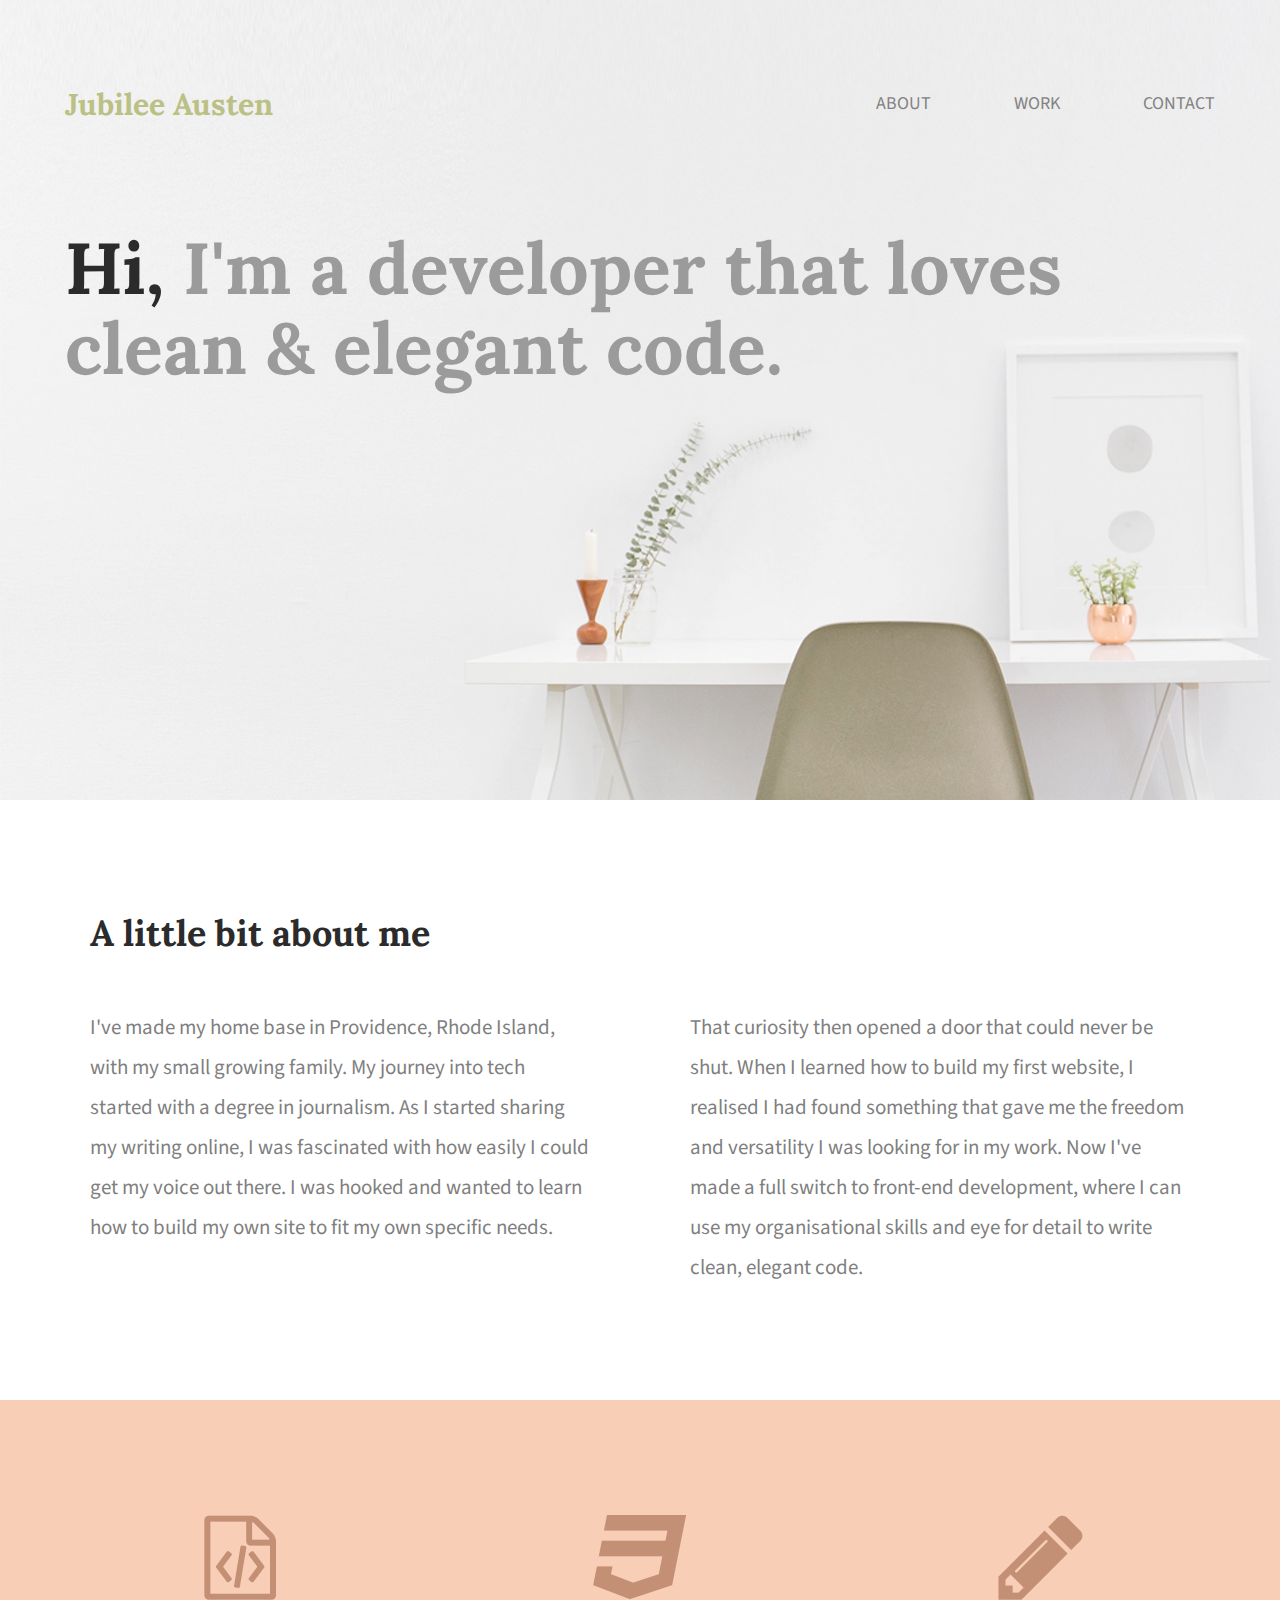
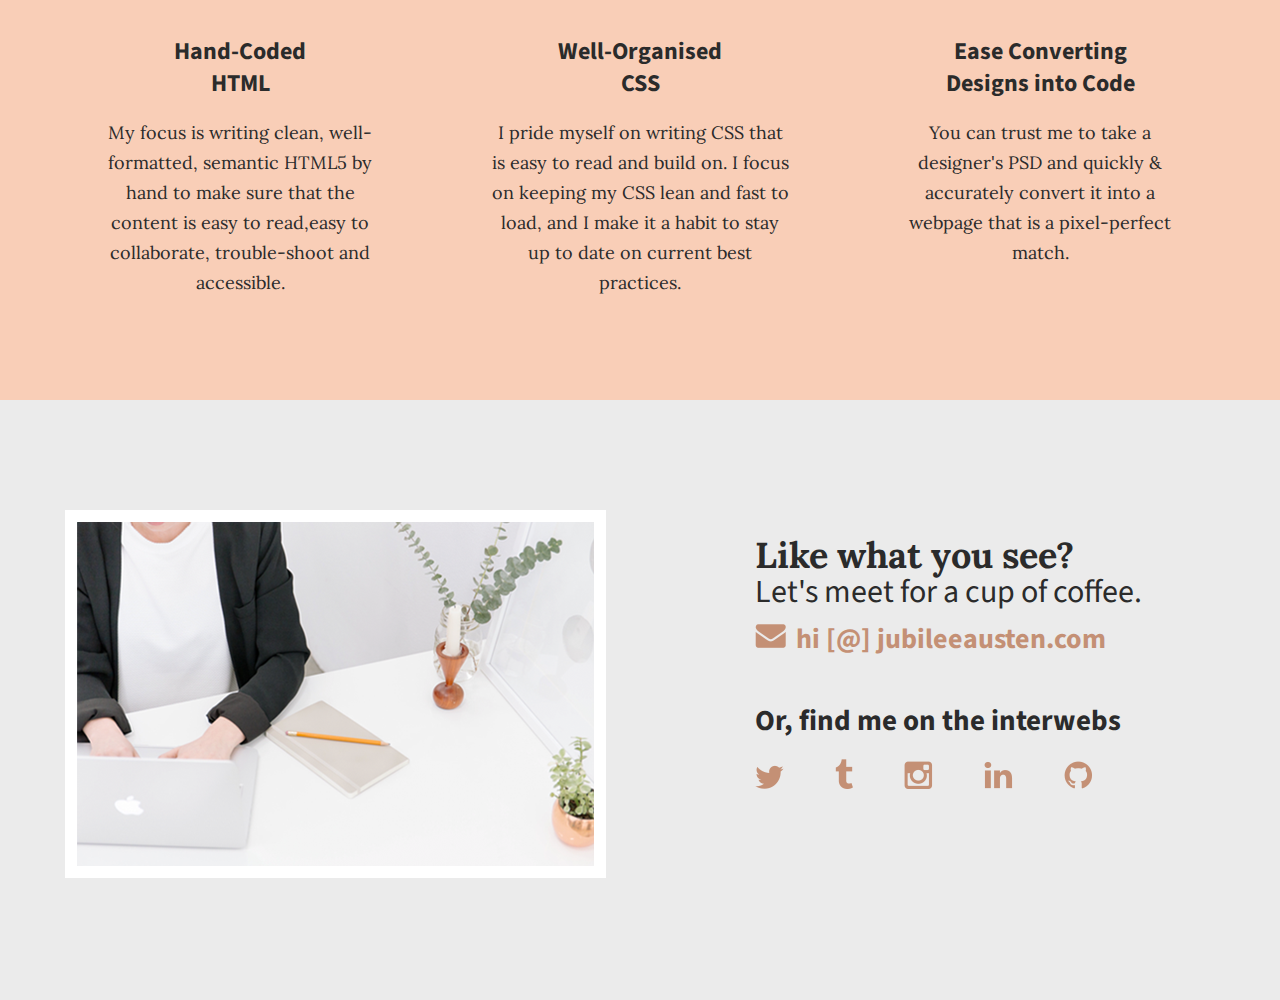
==== index.html @ 626baebc "initial commit" ====
<!doctype html>
<html lang="en">
    <head>
      <meta charset="utf-8">
      <title>Jubilee Austen</title>
      <link rel="stylesheet" href="css/normalize.css">
      <link rel="stylesheet" href="css/main.css">
      <link href='https://fonts.googleapis.com/css?family=Source+Sans+Pro:400,700' rel='stylesheet' type='text/css'>
      <link href="https://fonts.googleapis.com/css?family=Lora:400,700&display=swap" rel="stylesheet">
    </head>
    <body>

<!--THIS IS THE HEADER SECTION-->

      <header>
        <div class="full-width">
          <div class="half-width">
            <h1>Jubilee Austen</h1>
          </div>
          <div class="half-width">
            <nav>
              <ul>
                <li><a href="#about">About</a></li>
                <li><a href="#work">Work</a></li>
                <li><a href="#contact">Contact</a></li>
              </ul>
            </nav>
          </div>
          <h2><span>Hi,</span> I'm a developer that loves clean &amp; elegant code.</h2>
        </div>
      </header>

<!--THIS IS THE ABOUT SECTION-->

      <main>
        <section id="about">
          <div class="full-width">
            <h2>A little bit about me</h2>
            <div class="half-width">
              <p>I've made my home base in Providence, Rhode Island, with my small growing family. My journey into tech started with a degree in journalism. As I started sharing my writing online, I was fascinated with how easily I could get my voice out there. I was hooked and wanted to learn how to build my own site to fit my own specific needs.</p>
            </div>
            <div class="half-width">
              <p>That curiosity then opened a door that could never be shut. When I learned how to build my first website, I realised I had found something that gave me the freedom and versatility I was looking for in my work. Now I've made a full switch to front-end development, where I can use my organisational skills and eye for detail to write clean, elegant code.</p>
            </div>
          </div>
        </section>

<!--THIS IS THE WORK SECTION-->

        <section id="work">
          <div class="full-width">
            <div class="third-width">
              <img src="img/html-icon.png" alt="HTML icon" />
              <h3>Hand-Coded HTML</h3>
              <p>My focus is writing clean, well-formatted, semantic HTML5 by hand to make sure that the content is easy to read,easy to collaborate, trouble-shoot and accessible.</p>
            </div>
            <div class="third-width">
              <img src="img/css-icon.png" alt="CSS icon" />
              <h3>Well-Organised CSS</h3>
              <p>I pride myself on writing CSS that is easy to read and build on. I focus on keeping my CSS lean and fast to load, and I make it a habit to stay up to date on current best practices.</p>
            </div>
            <div class="third-width">
              <img src="img/pencil-icon.png" alt="Pencil icon" />
              <h3>Ease Converting Designs into Code</h3>
              <p>You can trust me to take a designer's PSD and quickly & accurately convert it into a webpage that is a pixel-perfect match.</p>
            </div>
          </div>
        </section>

<!--THIS IS THE CONTACT SECTION-->

        <footer id="contact">
          <div class="full-width">
            <div class="half-width">
              <img src="img/contact-image.png" alt="My Contact Image" id="contact-img" />
            </div>
            <div class="half-width" id="contact-info">
              <h2>Like what you see?</h2>
              <h3 id="email-header">Let's meet for a cup of coffee.</h3>
              <a href="mailto:hi@jubileeausten.com"><img src="img/envelope.png" alt="envelope icon" id="envelope" />hi [@] jubileeausten.com</a>
              <h3 id="socialmedia-header">Or, find me on the interwebs</h3>
              <ul>
                <li><a href="https://twitter.com/?lang=en-gb"><img src="img/twitter.png" alt="twitter icon" /></a></li>
                <li><a href="https://www.tumblr.com/"><img src="img/tumblr.png" alt="tumblr icon" /></a></li>
                <li><a href="https://www.instagram.com/"><img src="img/instagram.png" alt="instagram icon" /></a></li>
                <li><a href="https://www.linkedin.com/nhome/"><img src="img/linkedin.png" alt="linkedin icon" /></a></li>
                <li><a href="https://github.com/"><img src="img/github.png" alt="github icon"/></a></li>
              </ul>
            </div>
          </div>
        </footer>
      </main>
    </body>
</html>
---- css/main.css ----
/******BASE STYLES*****/
body {
  font-family: 'Source Sans Pro', sans-serif;
  color: #2b2b2b;
}

#about, #work, #contact {
    height: 600px;
}

/***** GRID *****/
.full-width {
    width: 1200px;
    margin: 0 auto;
}

.half-width {
    width: 600px;
    float: left;
}

.third-width {
    width: 400px;
    float: left;
}

/*******HEADER********/
header {
    height: 800px;
    background: url('../img/background-clipping-mask.png') no-repeat white;
    background-size: cover;
}

header h1 {
    font-family: 'Lora', serif;
    font-size: 30px;
    color: #BBC085;
    padding: 65px 0 65px 25px;
}

nav {
    float: right;
    padding: 75px 25px;
}
nav ul li{
    display: inline-block;
}
nav ul li a {
    text-transform: uppercase;
    text-decoration: none;
    font-size: 18px;
    color: #828282;
    padding-left: 80px;
}

header h2 {
    width: 1000px;
    clear: both;
    font-family: 'Lora', serif;
    font-size: 72px;
    line-height: 80px;
    color: #9b9b9b;
    padding: 20px 0 20px 25px;
}
header h2 span {
    color: #2b2b2b;
}

/******ABOUT SECTION******/
#about .full-width {
    padding: 80px 0;
}

#about h2 {
    font-family: 'Lora', serif;
    font-size: 36px;
    padding-left: 50px;
}

#about p {
    font-size: 21px;
    color: #7F7F7F;
    line-height: 40px;
    padding-left: 50px;
    padding-right: 50px;
}

/*******WORK SECTION*******/
#work {
    text-align: center;
    background: #F9CEB7;
}

#work .full-width {
    padding: 115px 0;
}

#work img {
    padding-bottom: 30px;
}

#work h3 {
    font-size: 24px;
    line-height: 32px;
    width: 190px;
    margin: 0 auto;
}

#work p {
    font-family: 'Lora', serif;
    font-size: 18px;
    line-height: 30px;
    padding: 0 50px;
}

/********CONTACT sECTION*******/
#contact {
    background: #EBEBEB;
}

#contact .full-width {
    padding: 110px 0;
}

#contact img#contact-img {
    margin-left: 25px;
    border: 12px solid #ffffff;
}

#contact h2, #contact #email-header, #contact #socialmedia-header, #contact ul {
    padding-left: 115px;
}
#contact #envelope {
    padding: 0 10px 0 115px;
}

#contact h2 {
    font-family: 'Lora', serif;
    font-size: 36px;
    line-height: 30px;
}
#contact #email-header{
    font-size: 32px;
    font-weight: normal;
    line-height: 44px;
    margin: -30px 0 5px 0;
}
#contact #socialmedia-header {
    font-weight: bold;
    font-size: 29px;
    line-height: 44px;
    margin: 40px 0 0 0;
}
#contact a {
    text-decoration: none;
    color: #C49075;
    font-weight: bold;
    font-size: 28px;
}

#contact ul {
    list-style: none;
}
#contact ul li {
     display: inline-block;
}
#contact ul img {
    font-size: 32px;
    padding-right: 48px;
}
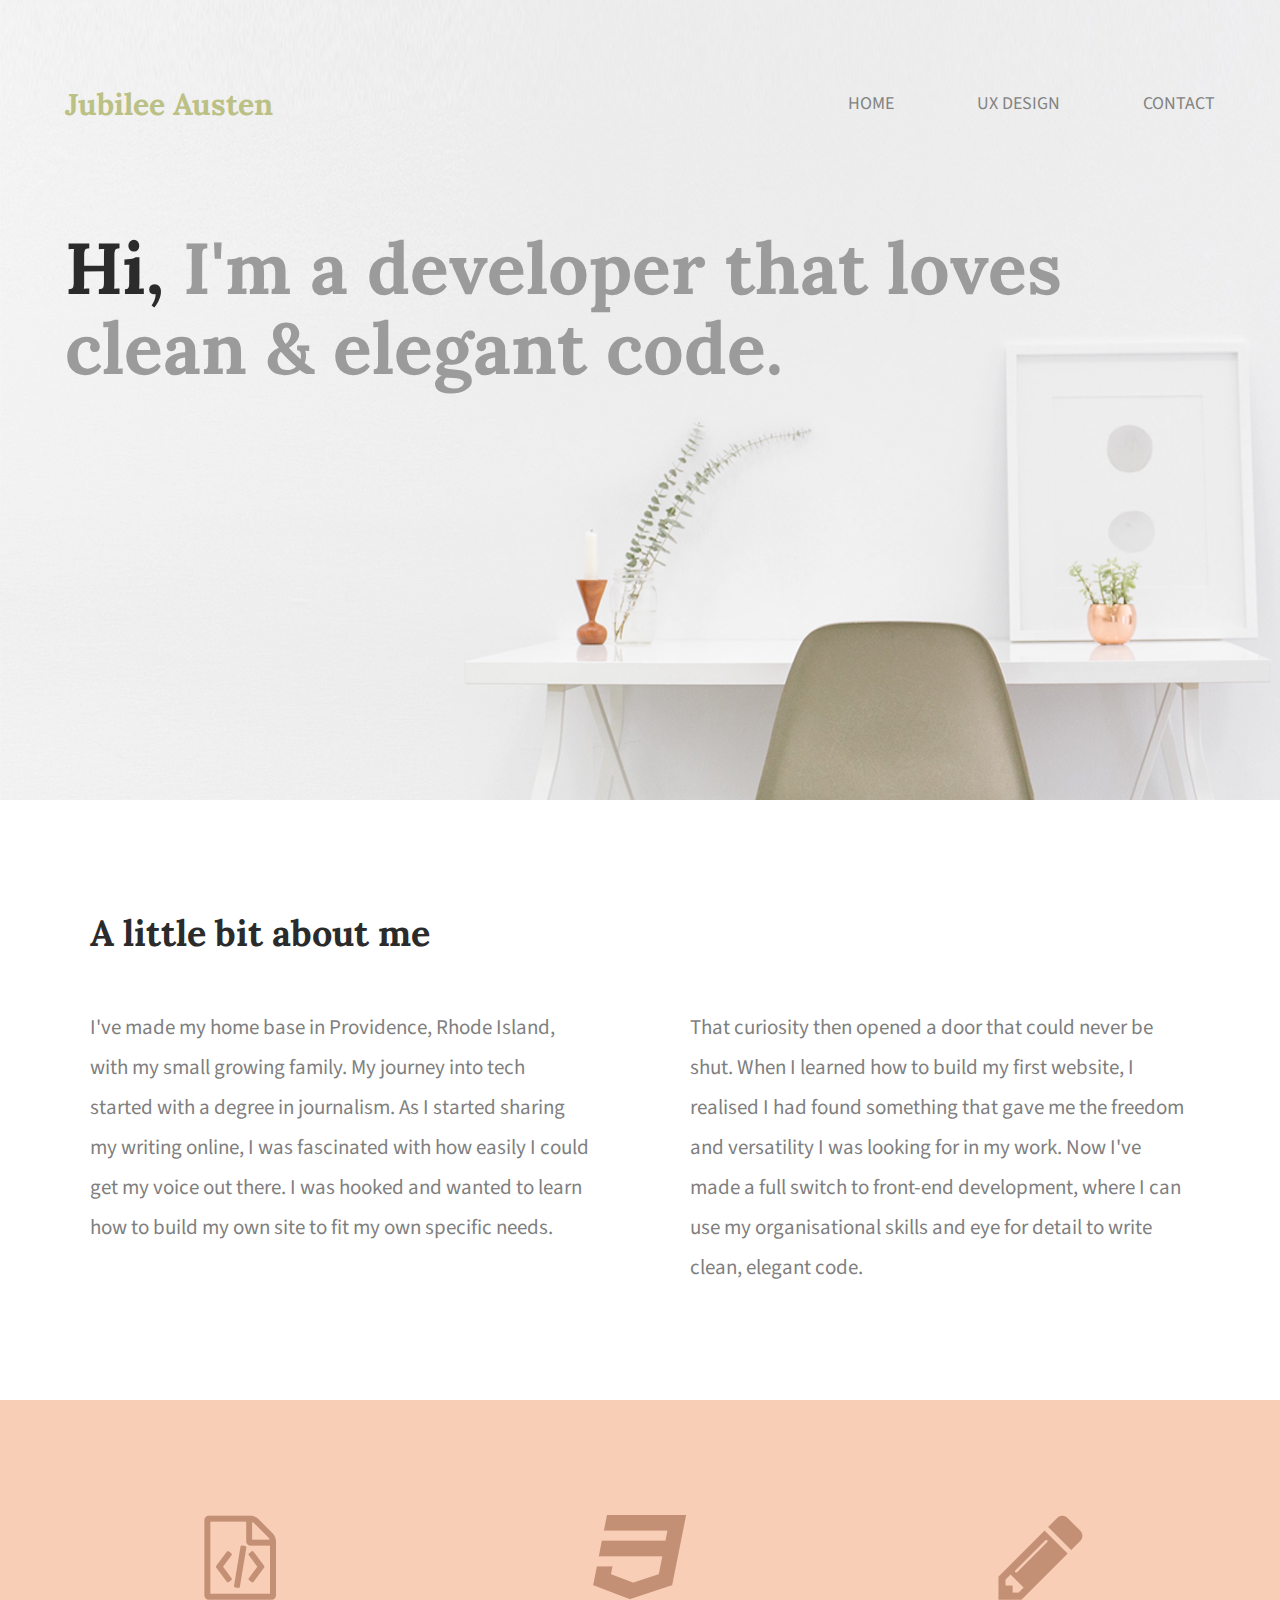
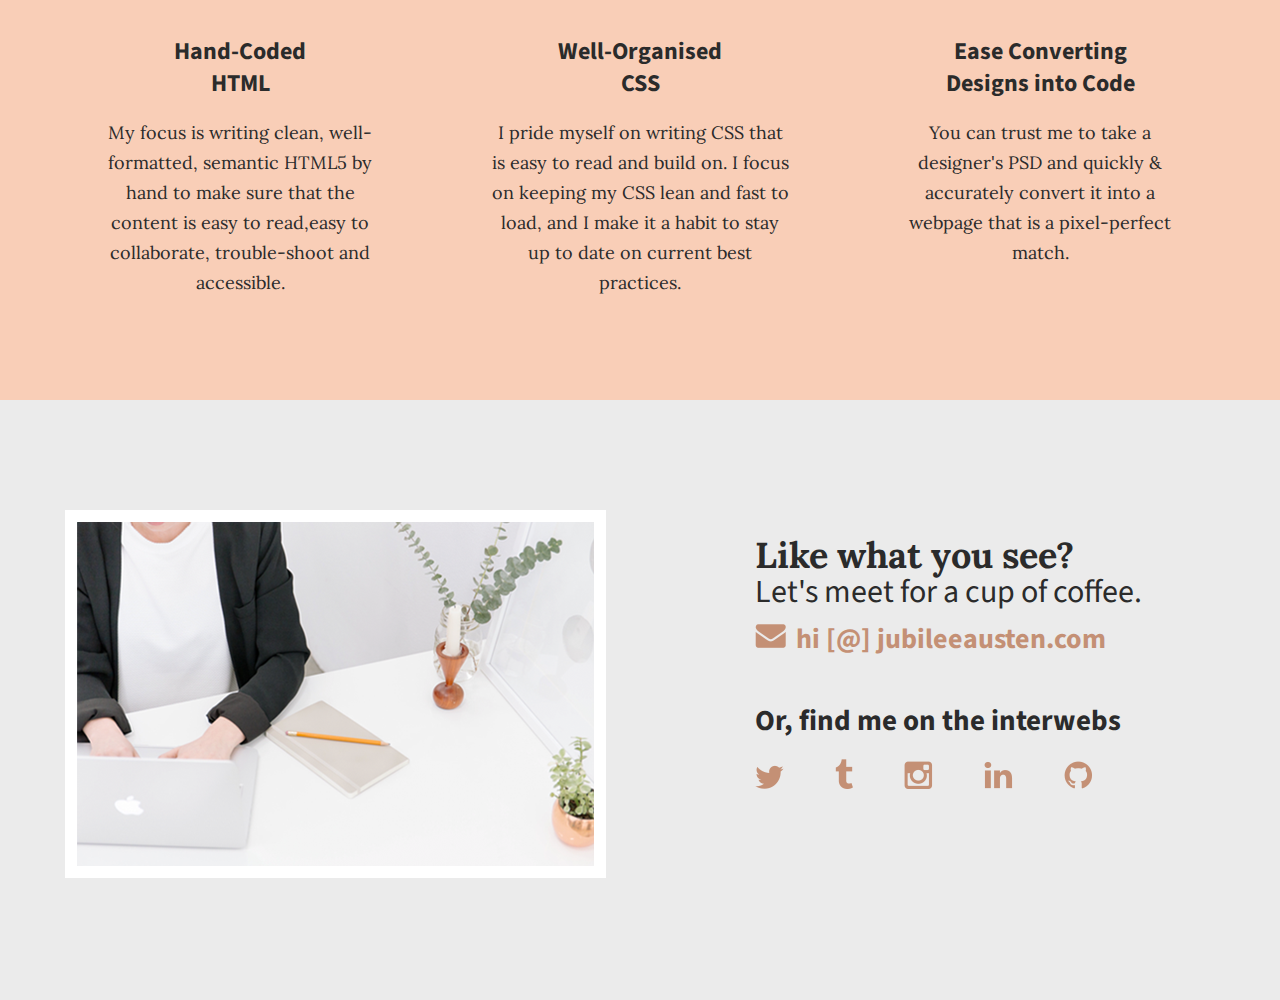
==== commit a5ca0285: "Added the ux page" ====
--- a/index.html
+++ b/index.html
@@ -2,7 +2,7 @@
 <html lang="en">
     <head>
       <meta charset="utf-8">
-      <title>Jubilee Austen</title>
+      <title>Jubilee Austen : Home</title>
       <link rel="stylesheet" href="css/normalize.css">
       <link rel="stylesheet" href="css/main.css">
       <link href='https://fonts.googleapis.com/css?family=Source+Sans+Pro:400,700' rel='stylesheet' type='text/css'>
@@ -20,8 +20,8 @@
           <div class="half-width">
             <nav>
               <ul>
-                <li><a href="#about">About</a></li>
-                <li><a href="#work">Work</a></li>
+                <li><a href="http://www.mireillesampson.com">Home</a></li>
+                <li><a href="http://www.mireillesampson.com/ux/">UX Design</a></li>
                 <li><a href="#contact">Contact</a></li>
               </ul>
             </nav>
--- a/css/main.css
+++ b/css/main.css
@@ -23,6 +23,9 @@
     width: 400px;
     float: left;
 }
+
+
+
 
 /*******HEADER********/
 header {
@@ -116,6 +119,7 @@
 /********CONTACT sECTION*******/
 #contact {
     background: #EBEBEB;
+    clear: both;
 }
 
 #contact .full-width {
@@ -168,3 +172,73 @@
     font-size: 32px;
     padding-right: 48px;
 }
+
+
+/*****THIS IS THE UX PAGE******/
+
+#top {
+  background: #ffffff
+}
+
+#top h1 {
+    font-family: 'Lora', serif;
+    font-size: 30px;
+    color: #BBC085;
+    padding: 65px 0 65px 25px;
+}
+
+
+/******THIS IS THE VIDEO SECTION******/
+
+#video {
+}
+
+
+
+/*******THIS IS THE UX SECTION********/
+
+#ux .full-width {
+    padding-top: 80px;
+}
+
+
+#ux h2 {
+    font-family: 'Lora', serif;
+    font-size: 36px;
+    padding-left: 50px;
+}
+
+#ux p {
+    font-size: 21px;
+    color: #7F7F7F;
+    line-height: 40px;
+    padding-left: 50px;
+    padding-right: 50px;
+    margin-bottom: 80px;
+}
+
+
+
+/*******THIS IS THE DESIGN SECTION*******/
+
+/****#design {
+    text-align: center;
+    background: #F9CEB7;
+}****/
+
+
+#design p {
+  font-family: 'Lora', serif;
+  font-size: 30px;
+  color: #C49075;
+  padding: 65px 65px 65px 0px;
+}
+
+#design {
+  background: #F9CEB7;
+  clear: both;
+}
+
+#design img {
+  float: right;
+}
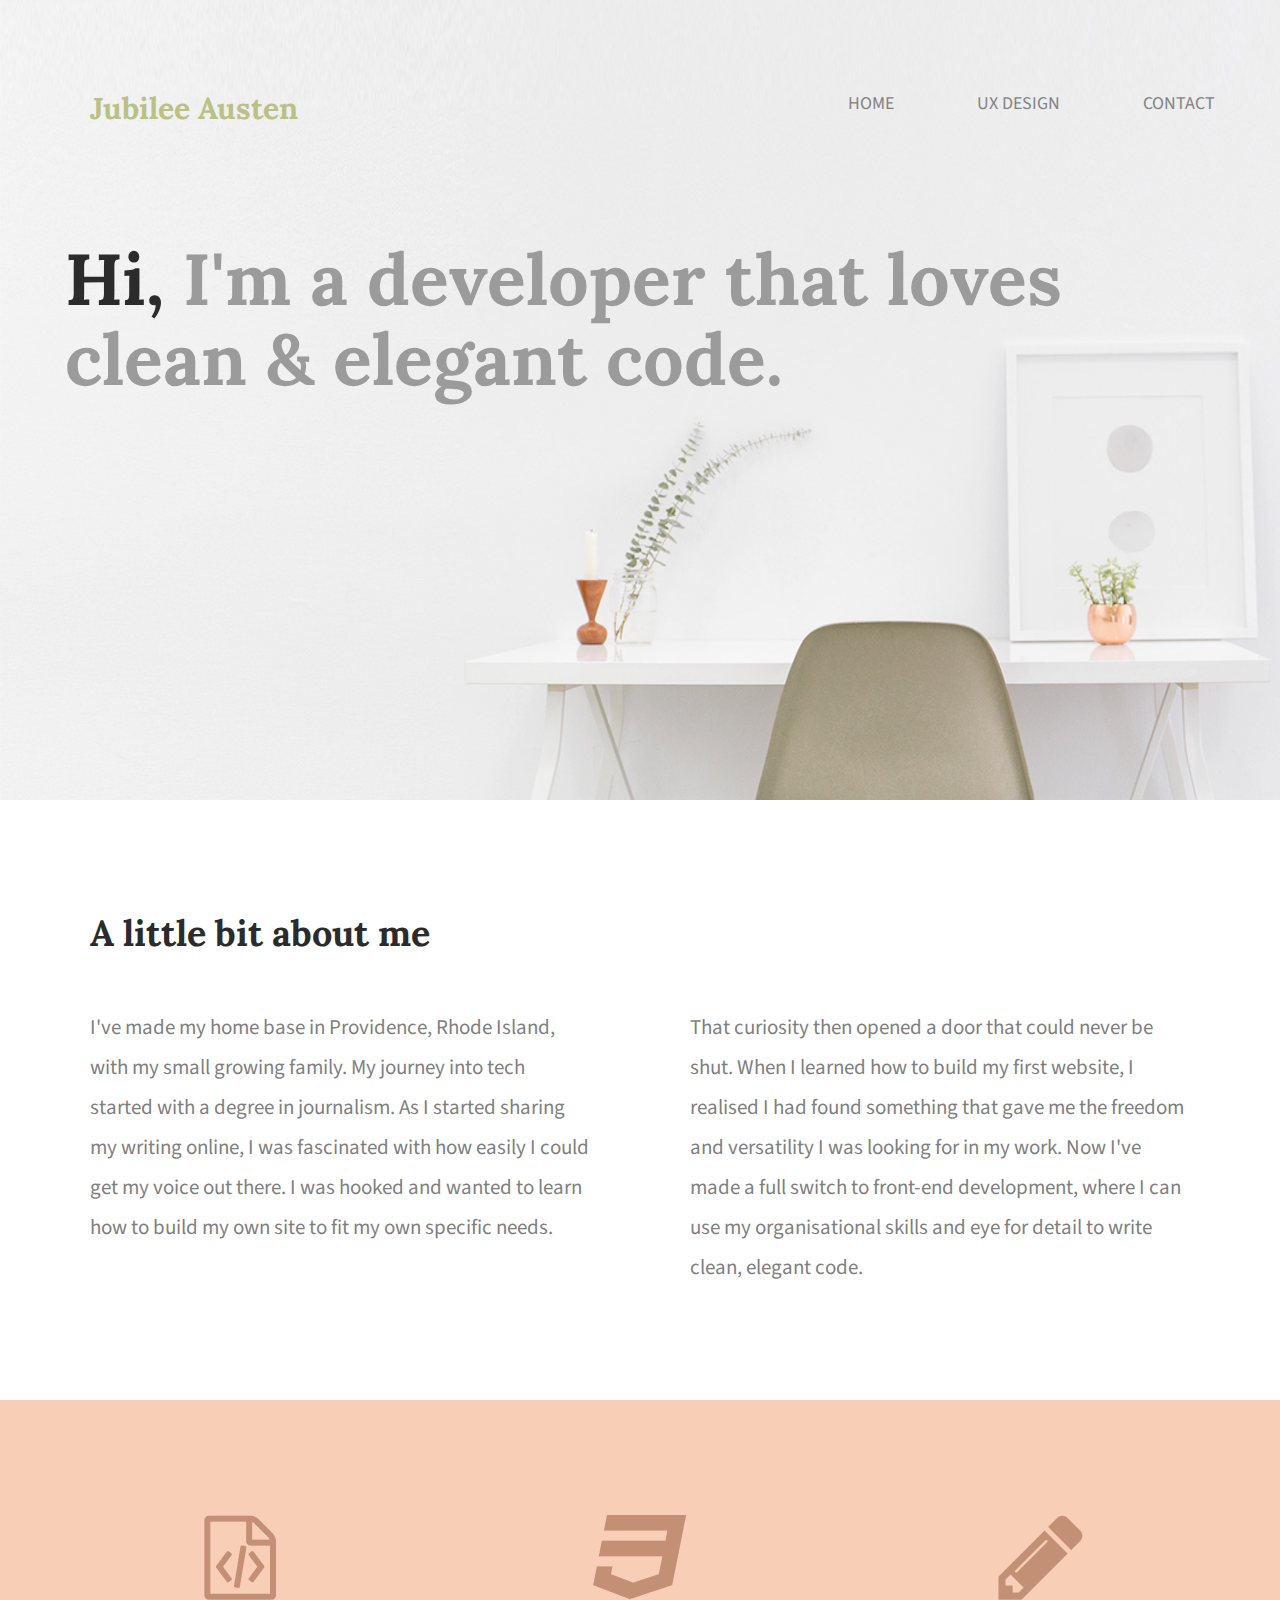
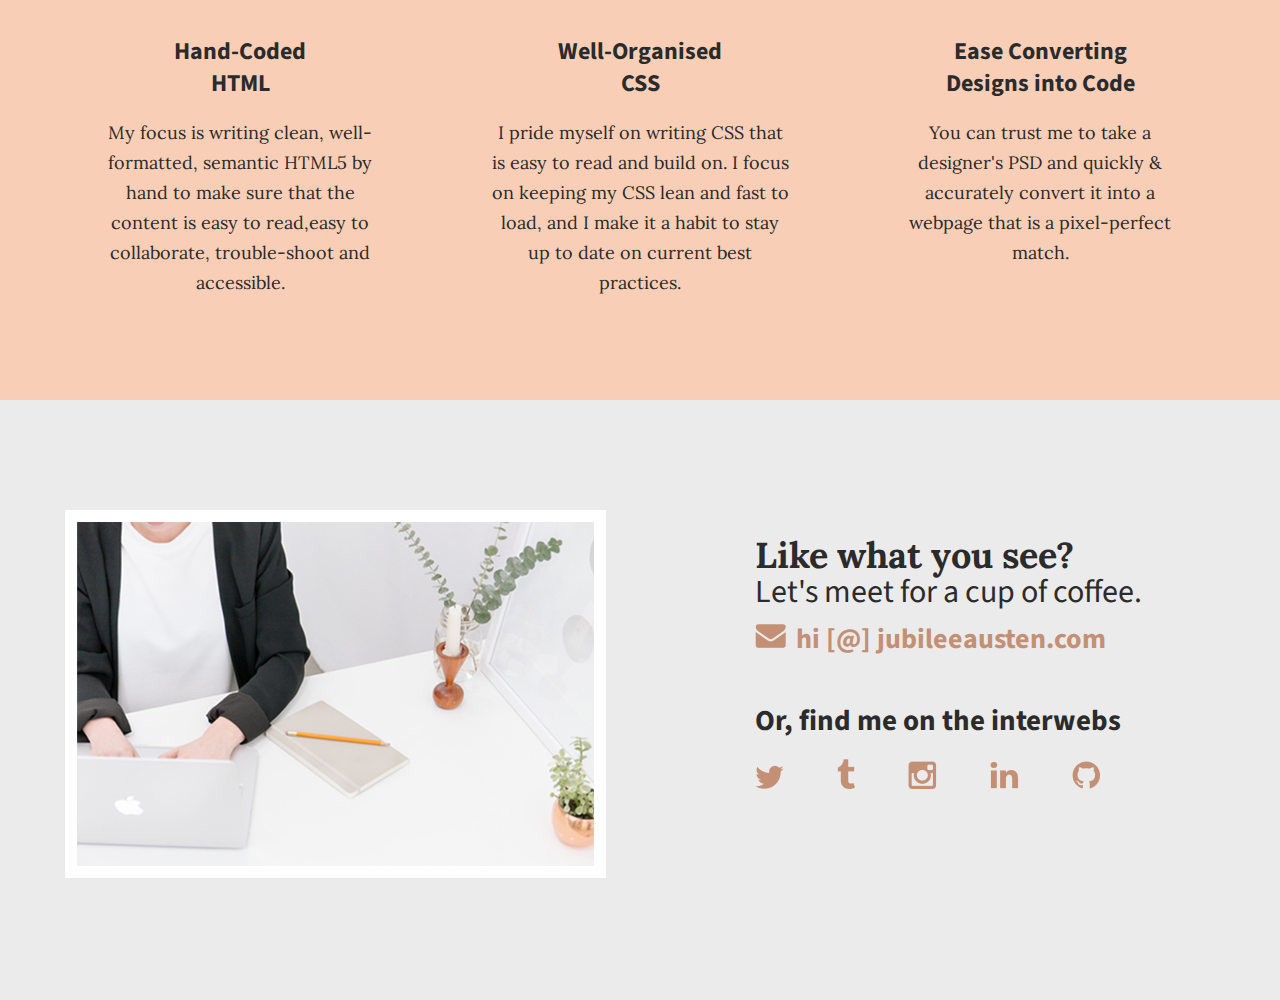
==== commit 006d9917: "ja ux page" ====
--- a/index.html
+++ b/index.html
@@ -2,12 +2,24 @@
 <html lang="en">
     <head>
       <meta charset="utf-8">
-      <title>Jubilee Austen : Home</title>
+      <title>Jubilee Austen</title>
       <link rel="stylesheet" href="css/normalize.css">
       <link rel="stylesheet" href="css/main.css">
       <link href='https://fonts.googleapis.com/css?family=Source+Sans+Pro:400,700' rel='stylesheet' type='text/css'>
       <link href="https://fonts.googleapis.com/css?family=Lora:400,700&display=swap" rel="stylesheet">
+
+      <!-- Global site tag (gtag.js) - Google Analytics -->
+        <script async src="https://www.googletagmanager.com/gtag/js?id=UA-164567836-1"></script>
+          <script>
+            window.dataLayer = window.dataLayer || [];
+            function gtag(){dataLayer.push(arguments);}
+            gtag('js', new Date());
+
+            gtag('config', 'UA-164567836-1');
+          </script>
+
     </head>
+
     <body>
 
 <!--THIS IS THE HEADER SECTION-->
@@ -15,7 +27,7 @@
       <header>
         <div class="full-width">
           <div class="half-width">
-            <h1>Jubilee Austen</h1>
+            <h1><a href="http://www.underdogwebdesign.com">Jubilee Austen</a></h1>
           </div>
           <div class="half-width">
             <nav>
@@ -77,14 +89,14 @@
             <div class="half-width" id="contact-info">
               <h2>Like what you see?</h2>
               <h3 id="email-header">Let's meet for a cup of coffee.</h3>
-              <a href="mailto:hi@jubileeausten.com"><img src="img/envelope.png" alt="envelope icon" id="envelope" />hi [@] jubileeausten.com</a>
+              <a href="https://www.linkedin.com/in/mireille-sampson/"><img src="img/envelope.png" alt="envelope icon" id="envelope" />hi [@] jubileeausten.com</a>
               <h3 id="socialmedia-header">Or, find me on the interwebs</h3>
               <ul>
-                <li><a href="https://twitter.com/?lang=en-gb"><img src="img/twitter.png" alt="twitter icon" /></a></li>
-                <li><a href="https://www.tumblr.com/"><img src="img/tumblr.png" alt="tumblr icon" /></a></li>
-                <li><a href="https://www.instagram.com/"><img src="img/instagram.png" alt="instagram icon" /></a></li>
-                <li><a href="https://www.linkedin.com/nhome/"><img src="img/linkedin.png" alt="linkedin icon" /></a></li>
-                <li><a href="https://github.com/"><img src="img/github.png" alt="github icon"/></a></li>
+                <li><a href="http://www.underdogwebdesign.com"><img src="img/twitter.png" alt="twitter icon" /></a></li>
+                <li><a href="http://www.underdogwebdesign.com"><img src="img/tumblr.png" alt="tumblr icon" /></a></li>
+                <li><a href="http://www.underdogwebdesign.com"><img src="img/instagram.png" alt="instagram icon" /></a></li>
+                <li><a href="https://www.linkedin.com/in/mireille-sampson/"><img src="img/linkedin.png" alt="linkedin icon" /></a></li>
+                <li><a href="https://github.com/mireillesampson"><img src="img/github.png" alt="github icon"/></a></li>
               </ul>
             </div>
           </div>
--- a/css/main.css
+++ b/css/main.css
@@ -34,11 +34,16 @@
     background-size: cover;
 }
 
-header h1 {
+header h1 a {
     font-family: 'Lora', serif;
     font-size: 30px;
     color: #BBC085;
     padding: 65px 0 65px 25px;
+    text-decoration: none;
+}
+
+header h1 {
+  padding: 65px 0 65px 25px;
 }
 
 nav {
@@ -119,15 +124,18 @@
 /********CONTACT sECTION*******/
 #contact {
     background: #EBEBEB;
-    clear: both;
+
 }
 
 #contact .full-width {
     padding: 110px 0;
 }
 
+
+
 #contact img#contact-img {
-    margin-left: 25px;
+    margin-left:25px;
+    margin-right: 25px;
     border: 12px solid #ffffff;
 }
 
@@ -170,7 +178,7 @@
 }
 #contact ul img {
     font-size: 32px;
-    padding-right: 48px;
+    padding-right: 50px;
 }
 
 
@@ -180,11 +188,16 @@
   background: #ffffff
 }
 
-#top h1 {
+#top h1 a {
     font-family: 'Lora', serif;
     font-size: 30px;
     color: #BBC085;
     padding: 65px 0 65px 25px;
+    text-decoration: none;
+}
+
+#top h1 {
+  padding: 65px 0 65px 25px;
 }
 
 
@@ -196,6 +209,7 @@
 
 
 /*******THIS IS THE UX SECTION********/
+
 
 #ux .full-width {
     padding-top: 80px;
@@ -217,15 +231,24 @@
     margin-bottom: 80px;
 }
 
+#ux h5 {
+  color: #7F7F7F;
+  font-family: 'Source Sans Pro', sans-serif;
+  margin: 50px 50px 50px 50px;
+}
+
+#ux h5 a {
+  text-decoration: none;
+  color: #7F7F7F;
+}
+
 
 
 /*******THIS IS THE DESIGN SECTION*******/
-
-/****#design {
-    text-align: center;
-    background: #F9CEB7;
-}****/
-
+#design {
+  background: #F9CEB7;
+  margin-bottom: 0;
+}
 
 #design p {
   font-family: 'Lora', serif;
@@ -234,11 +257,7 @@
   padding: 65px 65px 65px 0px;
 }
 
+
 #design {
-  background: #F9CEB7;
   clear: both;
 }
-
-#design img {
-  float: right;
-}
